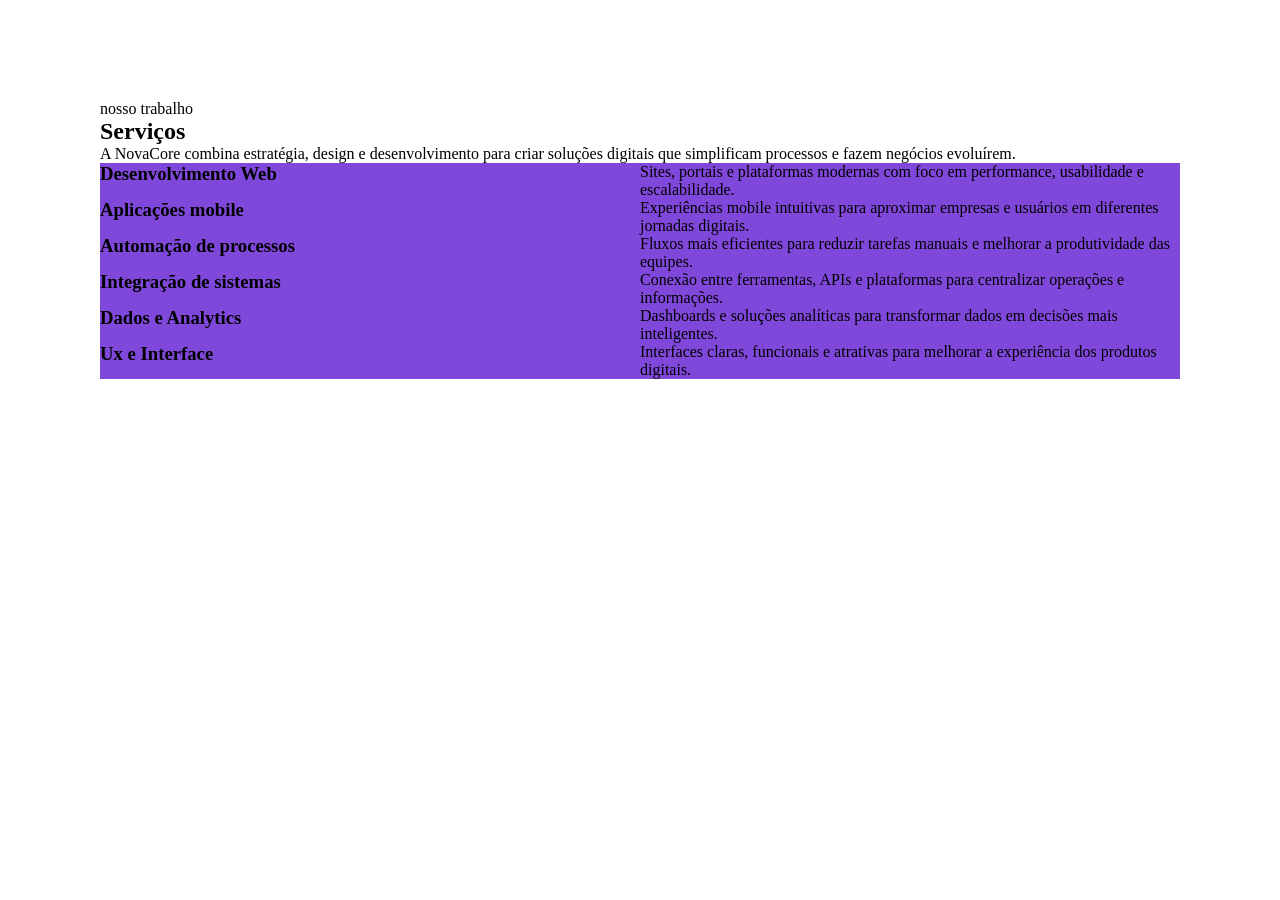
==== index.html @ d774c301 "html ok, tentando desenvolver o css" ====
<!DOCTYPE html>
<html lang="pt-br">
<head>
    <meta charset="UTF-8">
    <meta name="viewport" content="width=device-width, initial-scale=1.0">
    <title>Atividades em Sala</title>
    <link rel="stylesheet" href="style.css">
</head>
<body>
    <section class="services">
        <p class="titulo-section">nosso trabalho</p>
        <h2 class="subtitulo-section">Serviços</h2>
        <p class="texto-section">A NovaCore combina estratégia, design e desenvolvimento para criar soluções digitais que simplificam processos e fazem negócios evoluírem.</p>

        <div class="boxes">
            <h3 class="titulo-box">Desenvolvimento Web</h3>            
            <p class="texto-box">Sites, portais e plataformas modernas com foco em performance, usabilidade e escalabilidade.</p>
            </div>

            <div class="boxes">
            <h3 class="titulo-box">Aplicações mobile</h3>
            <p class="texto-box">Experiências mobile intuitivas para aproximar empresas e usuários em diferentes jornadas digitais.</p>
            </div>

            <div class="boxes">
            <h3 class="titulo-box">Automação de processos</h3>            
            <p class="texto-box">Fluxos mais eficientes para reduzir tarefas manuais e melhorar a produtividade das equipes.</p>
            </div>

            <div class="boxes">
            <h3 class="titulo-box">Integração de sistemas</h3>            
            <p class="texto-box">Conexão entre ferramentas, APIs e plataformas para centralizar operações e informações.</p>
            </div>

            <div class="boxes">
            <h3 class="titulo-box">Dados e Analytics</h3>            
            <p class="texto-box">Dashboards e soluções analíticas para transformar dados em decisões mais inteligentes.</p>
            </div>
            
            <div class="boxes">
            <h3 class="titulo-box">Ux e Interface</h3>            
            <p class="texto-box">Interfaces claras, funcionais e atrativas para melhorar a experiência dos produtos digitais.</p>
        </div>
</section>
</body>
</html>
---- style.css ----
* {
    margin: 0;
    padding: 0;
    box-sizing: border-box;
}

.services {
    padding: 100px;
    gap: 100px;
}

.boxes {
    display: grid;
    grid-template-columns: repeat(2, 1fr);
    background-color: rgb(128, 72, 218);
    grid-template-rows: 
}
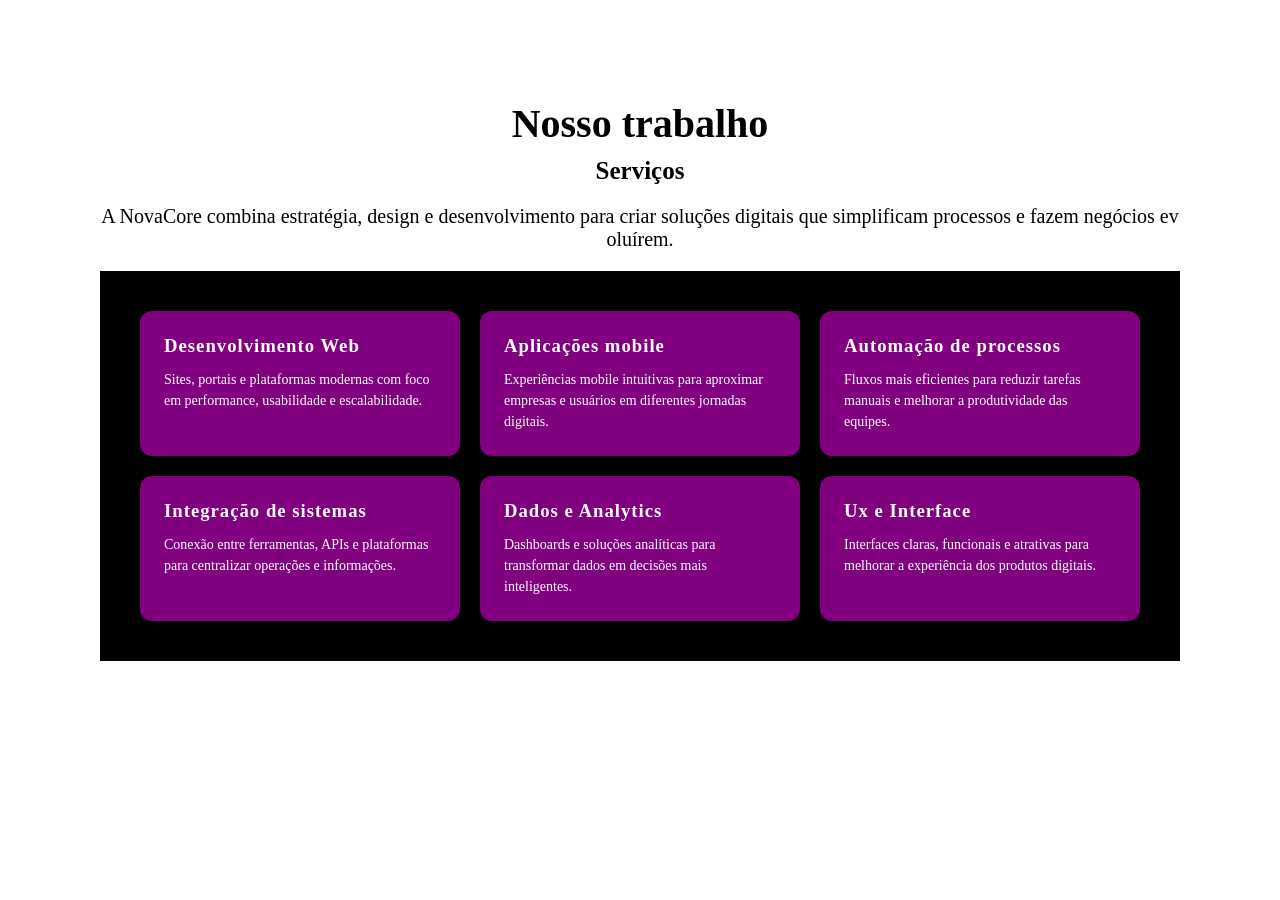
==== commit f445cebd: "ajuste da formatação da div services e textos" ====
--- a/index.html
+++ b/index.html
@@ -8,38 +8,40 @@
 </head>
 <body>
     <section class="services">
-        <p class="titulo-section">nosso trabalho</p>
-        <h2 class="subtitulo-section">Serviços</h2>
-        <p class="texto-section">A NovaCore combina estratégia, design e desenvolvimento para criar soluções digitais que simplificam processos e fazem negócios evoluírem.</p>
+        <p class="text-titulo-services">Nosso trabalho</p>
+        <h2 class="text-subtitulo-services"> Serviços</h2>
+        <p class="text-paragrafo-services">A NovaCore combina estratégia, design e desenvolvimento para criar soluções digitais que simplificam processos e fazem negócios evoluírem.</p>
 
-        <div class="boxes">
-            <h3 class="titulo-box">Desenvolvimento Web</h3>            
-            <p class="texto-box">Sites, portais e plataformas modernas com foco em performance, usabilidade e escalabilidade.</p>
+        <div class="grid-container">
+            <div class="grid-item">
+            <h3>Desenvolvimento Web</h3>            
+            <p>Sites, portais e plataformas modernas com foco em performance, usabilidade e escalabilidade.</p>
             </div>
 
-            <div class="boxes">
-            <h3 class="titulo-box">Aplicações mobile</h3>
-            <p class="texto-box">Experiências mobile intuitivas para aproximar empresas e usuários em diferentes jornadas digitais.</p>
+            <div class="grid-item">
+            <h3>Aplicações mobile</h3>
+            <p>Experiências mobile intuitivas para aproximar empresas e usuários em diferentes jornadas digitais.</p>
             </div>
 
-            <div class="boxes">
-            <h3 class="titulo-box">Automação de processos</h3>            
-            <p class="texto-box">Fluxos mais eficientes para reduzir tarefas manuais e melhorar a produtividade das equipes.</p>
+            <div class="grid-item">
+            <h3>Automação de processos</h3>            
+            <p>Fluxos mais eficientes para reduzir tarefas manuais e melhorar a produtividade das equipes.</p>
             </div>
 
-            <div class="boxes">
-            <h3 class="titulo-box">Integração de sistemas</h3>            
-            <p class="texto-box">Conexão entre ferramentas, APIs e plataformas para centralizar operações e informações.</p>
+            <div class="grid-item">
+            <h3>Integração de sistemas</h3>            
+            <p>Conexão entre ferramentas, APIs e plataformas para centralizar operações e informações.</p>
             </div>
 
-            <div class="boxes">
-            <h3 class="titulo-box">Dados e Analytics</h3>            
-            <p class="texto-box">Dashboards e soluções analíticas para transformar dados em decisões mais inteligentes.</p>
+            <div class="grid-item">
+            <h3>Dados e Analytics</h3>            
+            <p>Dashboards e soluções analíticas para transformar dados em decisões mais inteligentes.</p>
             </div>
             
-            <div class="boxes">
-            <h3 class="titulo-box">Ux e Interface</h3>            
-            <p class="texto-box">Interfaces claras, funcionais e atrativas para melhorar a experiência dos produtos digitais.</p>
+            <div class="grid-item">
+            <h3>Ux e Interface</h3>            
+            <p>Interfaces claras, funcionais e atrativas para melhorar a experiência dos produtos digitais.</p>
+            </div>
         </div>
 </section>
 </body>
--- a/style.css
+++ b/style.css
@@ -9,9 +9,58 @@
     gap: 100px;
 }
 
-.boxes {
+h2 {
+    text-align: center;
+    padding-top: 10px;
+}
+
+.text-titulo-services {
+    text-align: center;
+    font-size: 40px;
+    font-weight: bold;   
+}
+
+.text-subtitulo-services {
+    text-align: center;
+    font-size: 25px;
+    font-weight: bold;
+    padding-bottom: 20px;
+}
+
+.text-paragrafo-services {
+    display: block;
+    text-align: center;
+    overflow-wrap:normal;
+    font-size: 20px;
+    word-break: break-all;
+    padding-bottom: 20px;
+}
+
+.grid-container {
     display: grid;
-    grid-template-columns: repeat(2, 1fr);
-    background-color: rgb(128, 72, 218);
-    grid-template-rows: 
+    grid-template-columns: repeat(3, 1fr);
+    gap:20px;
+    background-color: black;
+    padding: 40px;
+}
+    
+
+.grid-item {
+    background-color: purple ;
+    padding: 24px;
+    border-radius: 12px;
+    color: black;
+}
+
+.grid-item h3 {
+    font-size: 14;
+    letter-spacing: 1px;
+    margin-bottom: 12px;
+    color: white;
+}
+
+.grid-item p {
+    font-size: 14px;
+    line-height: 1.5;
+    color: white;
 }
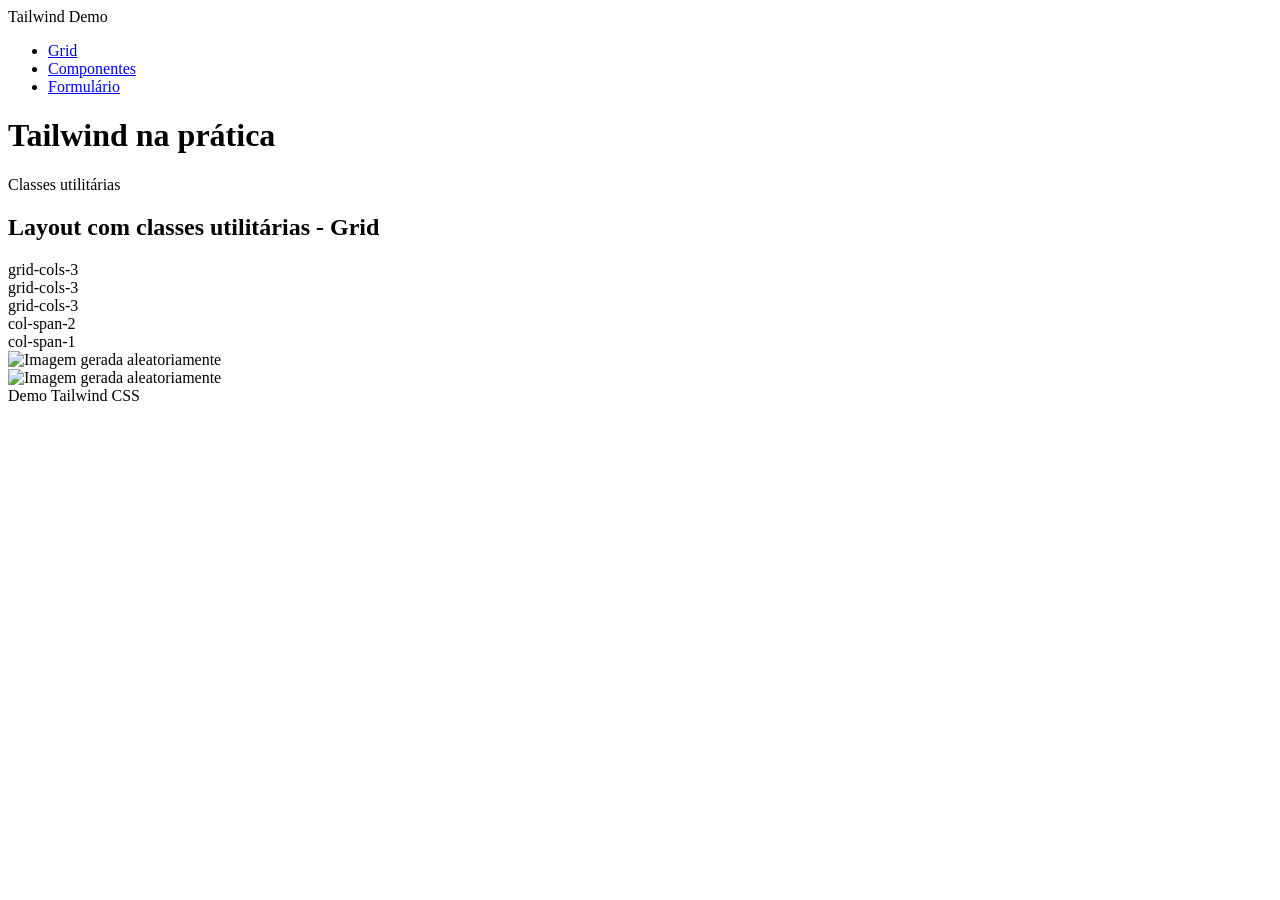
==== commit aac9c6e7: "Aula Tailwind 02.10 aula hyperprodutiva" ====
--- a/index.html
+++ b/index.html
@@ -1,48 +1,78 @@
-<!DOCTYPE html>
-<html lang="pt-br">
-<head>
-    <meta charset="UTF-8">
-    <meta name="viewport" content="width=device-width, initial-scale=1.0">
-    <title>Atividades em Sala</title>
-    <link rel="stylesheet" href="style.css">
-</head>
-<body>
-    <section class="services">
-        <p class="text-titulo-services">Nosso trabalho</p>
-        <h2 class="text-subtitulo-services"> Serviços</h2>
-        <p class="text-paragrafo-services">A NovaCore combina estratégia, design e desenvolvimento para criar soluções digitais que simplificam processos e fazem negócios evoluírem.</p>
-
-        <div class="grid-container">
-            <div class="grid-item">
-            <h3>Desenvolvimento Web</h3>            
-            <p>Sites, portais e plataformas modernas com foco em performance, usabilidade e escalabilidade.</p>
-            </div>
-
-            <div class="grid-item">
-            <h3>Aplicações mobile</h3>
-            <p>Experiências mobile intuitivas para aproximar empresas e usuários em diferentes jornadas digitais.</p>
-            </div>
-
-            <div class="grid-item">
-            <h3>Automação de processos</h3>            
-            <p>Fluxos mais eficientes para reduzir tarefas manuais e melhorar a produtividade das equipes.</p>
-            </div>
-
-            <div class="grid-item">
-            <h3>Integração de sistemas</h3>            
-            <p>Conexão entre ferramentas, APIs e plataformas para centralizar operações e informações.</p>
-            </div>
-
-            <div class="grid-item">
-            <h3>Dados e Analytics</h3>            
-            <p>Dashboards e soluções analíticas para transformar dados em decisões mais inteligentes.</p>
-            </div>
-            
-            <div class="grid-item">
-            <h3>Ux e Interface</h3>            
-            <p>Interfaces claras, funcionais e atrativas para melhorar a experiência dos produtos digitais.</p>
-            </div>
-        </div>
-</section>
-</body>
-</html>+<!DOCTYPE html>
+<html lang="pt-BR">
+<head>
+  <meta charset="UTF-8">
+  <meta name="viewport" content="width=device-width, initial-scale=1.0">
+  <title>Demo Tailwind</title>
+  <link href="https://cdn.boxicons.com/3.0.8/fonts/basic/boxicons.min.css" rel="stylesheet">
+  <script src="https://cdn.jsdelivr.net/npm/@tailwindcss/browser@4"></script>
+</head>
+<body class="bg-gray-100 text-gray-800">
+  
+  <nav class="bg-gray-900 text-white px-6 py-4 flex items-center justify-center md:justify-between">
+    <span class="hidden md:flex text-lg font-bold">Tailwind Demo</span>
+    <ul class="flex gap-6 text-md">
+      <li><a class="hover:text-cyan-400" href="#grid">Grid</a></li>
+      <li><a class="hover:text-cyan-400" href="#componentes">Componentes</a></li>
+      <li><a class="hover:text-cyan-400" href="#images">Formulário</a></li>
+    </ul>
+  </nav>
+  
+  <div class="max-w-5xl mx-auto px-6 py-12">
+    <header class="text-center mb-12">
+      <h1 class="text-4xl font-bold mb-2">Tailwind na prática</h1>
+      <p class="text-gray-500 text-lg">
+        Classes utilitárias
+      </p>
+    </header>
+    
+    <!-- ---------------------------
+    GRID LAYOUT
+    Tailwind não tem um "sistema de 12 colunas" próprio como o Bootstrap.
+    Usa-se diretamente Flexbox ou CSS Grid nativo via classes utilitárias:
+    grid, grid-cols-3, gap-4, etc.
+    --------------------------- -->
+    <section id="grid" class="mb-12">
+      <h2 class="text-2xl font-semibold mb-4">Layout com classes utilitárias - Grid</h2>
+      
+      <div class="grid grid-cols-1 md:grid-cols-3 gap-4">
+        <div class="p-4 bg-purple-500 text-white rounded text-center">grid-cols-3</div>
+        <div class="p-4 bg-purple-500 text-white rounded text-center">grid-cols-3</div>
+        <div class="p-4 bg-purple-500 text-white rounded text-center">grid-cols-3</div>
+      </div>
+      
+      <div class="grid grid-cols-1 md:grid-cols-3 gap-4 mt-4">
+        <div class="p-4 bg-purple-900 text-white rounded text-center md:col-span-2">col-span-2</div>
+        <div class="p-4 bg-purple-900 text-white rounded text-center">col-span-1</div>
+      </div>
+    </section>
+
+    <section id="images" class="mb-12">
+      <div class="flex gap-7">
+        <div class="w-1/2">
+          <img class="grayscale blur-xs hover:filter-none transition duration-500 ease-in-out"
+          src="https://picsum.photos/500/300" alt="Imagem gerada aleatoriamente">
+        </div>
+
+        <div class="w-1/2">
+          <img class=""
+          src="https://picsum.photos/500/300" alt="Imagem gerada aleatoriamente">
+        </div>
+      </div>
+    </section>
+
+    <section id="animation" class="mb-12">
+      <div class="flex items-center gap-7">
+        <i class="animate-ping [animation-duration:3s] text-3xl bx bx-heart"></i>
+        <i class="animate-bounce [animation-duration:1s] text-6xl bx bx-arrow-down-stroke"></i>
+        <i class="animate-spin [animation-duration:2s] text-5xl bx bx-circle-dashed-half"></i>
+      </div>
+    </section>
+  </div>
+  
+  <footer class="bg-gray-900 text-white text-center py-4">
+    Demo Tailwind CSS
+  </footer>
+  
+</body>
+</html>
